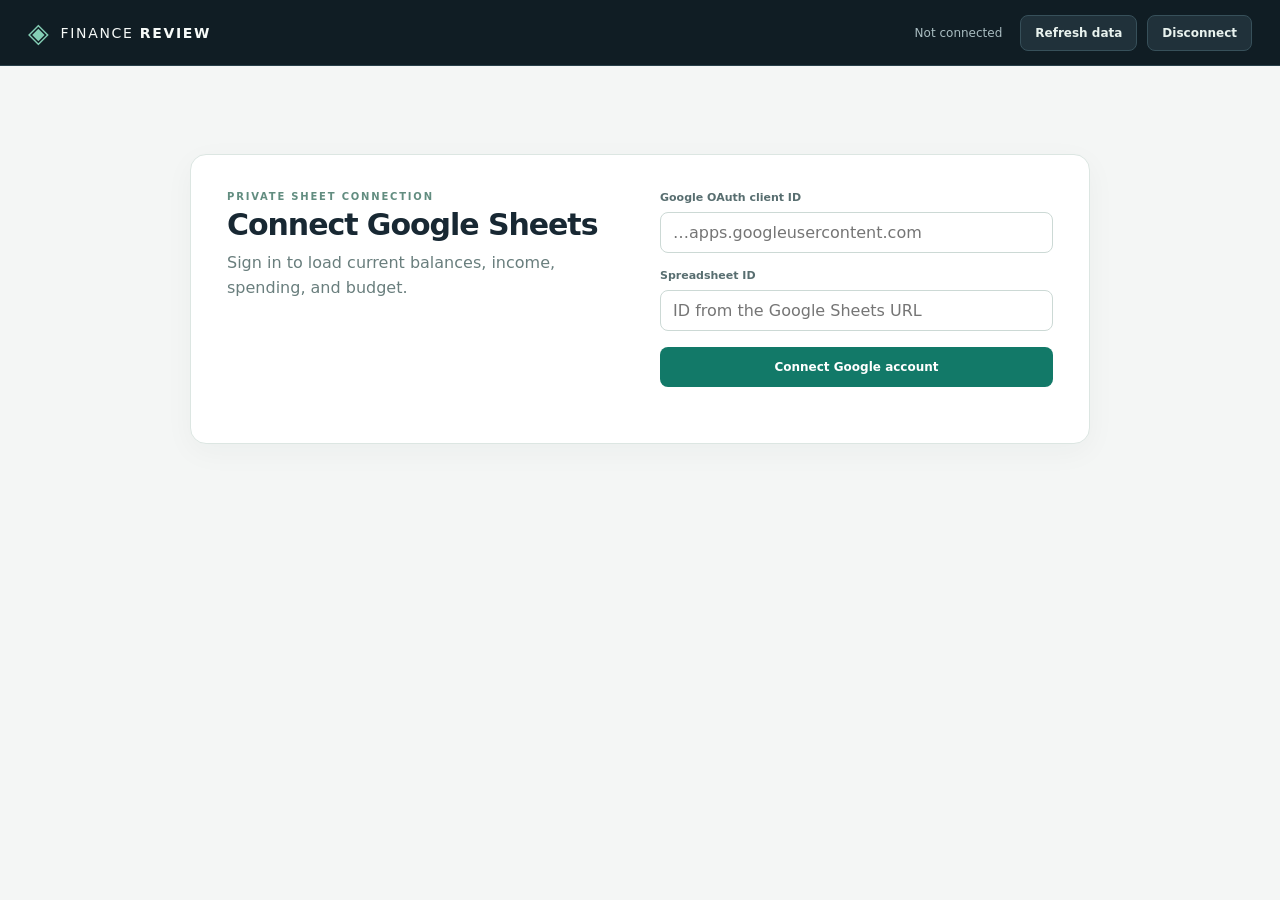
==== index.html @ b43c8b81 "Align expense dashboard with Statement labels and totals" ====
<!doctype html>
<html lang="en">
<head>
<meta charset="utf-8"><meta name="viewport" content="width=device-width, initial-scale=1">
<meta name="theme-color" content="#101d24"><title>Finance Review</title>
<link rel="stylesheet" href="./style.css?v=20261101-1">
<script src="https://accounts.google.com/gsi/client" async defer></script>
<script src="./statement-model.js?v=20261101-1" defer></script>
<script src="./app.js?v=20261101-2" defer></script>
</head>
<body>
<div class="app-shell">
<header class="topbar"><div class="brand"><span class="brand-icon">◈</span><span>FINANCE <b>REVIEW</b></span></div><div class="top-actions"><span id="sync-time">Not connected</span><button id="refresh" class="button ghost">Refresh data</button><button id="disconnect" class="button ghost">Disconnect</button></div></header>
<main>
<section id="setup" class="setup"><div><p class="kicker">PRIVATE SHEET CONNECTION</p><h1>Connect Google Sheets</h1><p>Sign in to load current balances, income, spending, and budget.</p></div><div class="setup-fields"><label for="client-id">Google OAuth client ID</label><input id="client-id" autocomplete="off" placeholder="…apps.googleusercontent.com"><label for="sheet-id">Spreadsheet ID</label><input id="sheet-id" autocomplete="off" placeholder="ID from the Google Sheets URL"><button id="connect" class="button primary">Connect Google account</button><p id="connect-error" class="error" role="alert"></p></div></section>
<div id="dashboard" hidden>
<div class="page-heading"><div><p class="kicker">PERSONAL FINANCE</p><h1>Financial overview</h1><p id="period-subtitle" class="muted"></p></div><div class="select-wrap"><label for="period">Balance snapshot</label><select id="period"></select></div></div>
<nav class="tabs" aria-label="Dashboard sections"><button class="tab active" data-tab="overview" type="button">Overview</button><button class="tab" data-tab="assets" type="button">Assets & liabilities</button><button class="tab" data-tab="spending" type="button">Income & spending</button><button class="tab" data-tab="budget" type="button">Budget planner</button></nav>
<section id="view-overview" class="view">
<div class="metric-grid"><article class="metric"><span>Period income</span><strong id="overview-income">—</strong><small>Statement income, including investment and MPF</small></article><article class="metric"><span>Period expense</span><strong id="expense">—</strong><small id="expense-caption"></small></article><article class="metric accent"><span>Net worth change</span><strong id="overview-net-change">—</strong><small>Change since prior balance snapshot</small></article><article class="metric"><span>Salary less expense</span><strong id="overview-core-savings">—</strong><small>Excludes investment, MPF and other income</small></article></div>
<div class="panel-grid"><article class="panel"><div class="panel-head"><div><p class="kicker">BALANCE SHEET</p><h2>Asset allocation</h2></div><button class="text-button" data-go="assets">Explore assets →</button></div><div id="allocation-summary"></div></article><article class="panel"><div class="panel-head"><div><p class="kicker">RECONCILIATION</p><h2>Where spending went</h2></div><button class="text-button" data-go="spending">Explore spending →</button></div><div id="expense-summary"></div></article></div>
<article class="panel"><div class="panel-head"><div><p class="kicker">PERIOD COMPARISON</p><h2>Spending across snapshots</h2></div><span class="muted small">Periods have different lengths</span></div><div id="period-chart" class="period-chart"></div></article>
</section>
<section id="view-assets" class="view" hidden>
<div class="section-head"><div><p class="kicker">BALANCE SHEET</p><h2>Assets & liabilities</h2></div><span id="asset-asof" class="muted"></span></div>
<div class="metric-grid three"><article class="metric"><span>Gross assets</span><strong id="asset-gross">—</strong></article><article class="metric"><span>Total liabilities</span><strong id="asset-debt">—</strong></article><article class="metric"><span>Net worth</span><strong id="asset-net">—</strong></article></div>
<div class="panel-grid"><article class="panel"><div class="panel-head"><div><p class="kicker">COMPOSITION</p><h2>Allocation</h2></div><div class="select-wrap compact"><label for="asset-group">Group by</label><select id="asset-group"><option value="category">Category</option><option value="account">Account</option><option value="currency">Currency</option></select></div></div><div id="asset-groups"></div></article><article class="panel"><div class="panel-head"><div><p class="kicker">MOVEMENT</p><h2>Change since prior snapshot</h2></div></div><div id="asset-movement"></div></article></div>
<article class="panel"><div class="panel-head"><div><p class="kicker">POSITIONS</p><h2>Account & holding detail</h2></div><span id="holding-count" class="muted small"></span></div><div class="filter-row"><input id="asset-search" type="search" placeholder="Search account or holding" aria-label="Search account or holding"><select id="asset-category" aria-label="Filter asset category"><option value="">All categories</option></select><select id="asset-type" aria-label="Filter position type"><option value="">Assets and liabilities</option><option value="Asset">Assets only</option><option value="Liabilities">Liabilities only</option></select><button id="clear-assets" class="button light">Clear filters</button></div><div class="table-wrap"><table><thead><tr><th>Type</th><th>Category</th><th>Account</th><th>Holding</th><th>CCY</th><th class="numeric">Original</th><th class="numeric">HKD value</th><th class="numeric">Change</th></tr></thead><tbody id="asset-rows"></tbody></table></div></article>
</section>
<section id="view-spending" class="view" hidden>
<div class="section-head"><div><p class="kicker">CASH FLOW</p><h2>Income & spending</h2></div><div class="select-wrap compact"><label for="spend-window">Itemized entries for</label><select id="spend-window"></select></div></div>
<div class="metric-grid three"><article class="metric accent"><span>Statement income</span><strong id="income-total">—</strong><small id="income-span"></small></article><article class="metric"><span>Reconciled expense</span><strong id="spend-total">—</strong><small id="spend-span"></small></article><article class="metric accent"><span>Net worth change</span><strong id="spend-net-change">—</strong><small>Statement balance change</small></article><article class="metric"><span>Salary</span><strong id="income-salary">—</strong><small>Statement figure</small></article><article class="metric"><span>Other income</span><strong id="income-other">—</strong><small>Statement figure</small></article><article class="metric"><span>Salary less expense</span><strong id="spend-core-savings">—</strong><small>Excludes investment, MPF and other income</small></article></div>
<div class="panel-grid"><article class="panel"><div class="panel-head"><div><p class="kicker">INCOME SOURCES</p><h2>Statement breakdown</h2></div></div><div id="income-components"></div></article><article class="panel"><div class="panel-head"><div><p class="kicker">EXPENSE COMPONENTS</p><h2>Reconciled breakdown</h2></div></div><div id="spend-components"></div></article></div>
<div class="panel-grid"><article class="panel"><div class="panel-head"><div><p class="kicker">INCOME LOG</p><h2>Entry breakdown</h2></div><div class="select-wrap compact"><label for="income-group">Group by</label><select id="income-group"><option value="type">Income type</option><option value="account">Receiving account</option></select></div></div><div id="income-groups"></div></article><article class="panel"><div class="panel-head"><div><p class="kicker">LARGE EXPENSE LOG</p><h2>Suggested groups</h2></div><div class="select-wrap compact"><label for="event-group">Group by</label><select id="event-group"><option value="category">Suggested category</option><option value="month">Calendar month</option></select></div></div><div id="event-groups"></div></article></div>
<article class="panel"><div class="panel-head"><div><p class="kicker">ITEMIZED INCOME</p><h2>Income entries</h2></div><span id="income-count" class="muted small"></span></div><div class="filter-row"><input id="income-search" type="search" placeholder="Search entry or account" aria-label="Search income entry"><select id="income-type" aria-label="Filter income type"><option value="">All income types</option></select><select id="income-account" aria-label="Filter receiving account"><option value="">All accounts</option></select><button id="clear-income" class="button light">Clear filters</button></div><div class="table-wrap"><table><thead><tr><th>Date</th><th>Description</th><th>Income type</th><th>Receiving account</th><th class="numeric">HKD amount</th></tr></thead><tbody id="income-rows"></tbody></table></div></article>
<article class="panel"><div class="panel-head"><div><p class="kicker">ITEMIZED ENTRIES</p><h2>Large expenses</h2></div><span id="event-count" class="muted small"></span></div><div class="filter-row"><input id="event-search" type="search" placeholder="Search description" aria-label="Search expense description"><select id="event-category" aria-label="Filter suggested category"><option value="">All suggested categories</option></select><button id="clear-events" class="button light">Clear filters</button></div><div class="table-wrap"><table><thead><tr><th>Date</th><th>Description</th><th>Suggested category</th><th class="numeric">Amount</th></tr></thead><tbody id="event-rows"></tbody></table></div></article>
<p class="data-note">Reconciled totals come from Statement; the itemized lists do not recalculate them. Income entries exclude transfers. Investment and MPF results are not cash receipts. Housing and routine expenses are Statement aggregates; only Large exp. has spending entries.</p>
</section>
<section id="view-budget" class="view" hidden>
<div class="section-head"><div><p class="kicker">PLANNING</p><h2>Budget planner</h2></div><div class="select-wrap compact"><label for="budget-month">Budget month</label><select id="budget-month"></select></div></div>
<div class="metric-grid three"><article class="metric"><span>Planned income</span><strong id="budget-income">—</strong></article><article class="metric"><span>Planned expenses</span><strong id="budget-expenses">—</strong></article><article class="metric"><span>Planned surplus</span><strong id="budget-surplus">—</strong></article></div>
<div class="panel-grid"><article class="panel"><div class="panel-head"><div><p class="kicker">MONTHLY PLAN</p><h2>Expense categories</h2></div></div><div id="budget-categories"></div></article><article class="panel"><div class="panel-head"><div><p class="kicker">ACTUAL VS PLAN</p><h2>Reconciliation status</h2></div></div><div id="budget-actual"></div></article></div>
<article class="panel"><div class="panel-head"><div><p class="kicker">FUTURE ONE-OFF PLANS</p><h2>Events & one-off expenses</h2></div><span id="plan-count" class="muted small"></span></div><div class="filter-row"><select id="plan-scope" aria-label="Filter planned event month"><option value="all">All planned months</option><option value="month">Selected budget month</option></select><input id="plan-search" type="search" placeholder="Search event or note" aria-label="Search one-off plans"><select id="plan-category" aria-label="Filter plan category"><option value="">All categories</option></select><select id="plan-status" aria-label="Filter plan inclusion"><option value="">Included and excluded</option><option value="included">Included in budget</option><option value="excluded">Excluded from budget</option></select><button id="clear-plans" class="button light">Clear filters</button></div><div class="table-wrap"><table><thead><tr><th>Date</th><th>Event</th><th>Category</th><th class="numeric">Estimated cost</th><th class="numeric">Paid / saved</th><th class="numeric">Remaining</th><th>Included?</th><th>Notes</th></tr></thead><tbody id="plan-rows"></tbody></table></div><p class="data-note">The monthly Planned Events figure above comes directly from the Budget sheet. This list shows the source plans and does not recalculate the monthly budget.</p></article>
<article class="panel"><div class="panel-head"><div><p class="kicker">UPCOMING MONTHS</p><h2>Budget schedule</h2></div></div><div class="table-wrap"><table><thead><tr><th>Month</th><th class="numeric">Income</th><th class="numeric">Housing</th><th class="numeric">Routine</th><th class="numeric">Events</th><th class="numeric">Expenses</th><th class="numeric">Surplus</th></tr></thead><tbody id="budget-rows"></tbody></table></div></article>
</section>
</div>
</main>
</div>
</body>
</html>
---- style.css ----
[hidden]{display:none!important}
:root{font-family:Inter,ui-sans-serif,system-ui,-apple-system,"Segoe UI",Arial,sans-serif;color:#182833;background:#f4f6f5;font-synthesis:none}
*{box-sizing:border-box}
body{margin:0}
button,input,select{font:inherit}
button{cursor:pointer}
button:focus-visible,input:focus-visible,select:focus-visible{outline:3px solid #81b6a5;outline-offset:2px}
.app-shell{min-height:100vh}
.topbar{min-height:66px;background:#101d24;color:#f6faf8;display:flex;align-items:center;justify-content:space-between;gap:20px;padding:12px max(28px,calc((100vw - 1440px)/2));border-bottom:1px solid #29404a}
.brand{font-size:14px;letter-spacing:.12em;font-weight:500;display:flex;align-items:center;gap:10px;white-space:nowrap}
.brand b{font-weight:800}
.brand-icon{font-size:27px;color:#84ceb5}
.top-actions{display:flex;align-items:center;gap:10px}
.top-actions span{font-size:12px;color:#a9bdc1;margin-right:8px}
.button{border-radius:8px;border:1px solid transparent;padding:10px 14px;font-size:12px;font-weight:700;white-space:nowrap}
.button.ghost{background:#20313a;color:#e8f2ee;border-color:#37505a}
.button.ghost:hover{background:#2c424b}
.button.primary{background:#127968;color:#fff;padding:12px 18px}
.button.primary:hover{background:#0c6658}
.button.light{background:#eff4f1;border-color:#d9e3de;color:#3d5c52}
main{max-width:1440px;margin:auto;padding:28px 28px 70px}
.kicker{font-size:10px;font-weight:800;letter-spacing:.18em;color:#628d80;margin:0 0 6px}
h1,h2,p{margin-top:0}
h1{font-size:30px;line-height:1.16;letter-spacing:-.035em;margin-bottom:7px}
h2{font-size:17px;line-height:1.25;letter-spacing:-.015em;margin:0}
.muted{color:#72838a;font-size:13px}
.small{font-size:11px}
.page-heading,.section-head{display:flex;justify-content:space-between;align-items:end;gap:20px;margin-bottom:20px}
.page-heading .muted{margin:0}
.section-head{margin:6px 0 17px}
.section-head h2{font-size:24px}
.select-wrap{display:flex;flex-direction:column;gap:5px;min-width:185px}
.select-wrap.compact{min-width:154px}
label{font-size:11px;font-weight:700;color:#586e70}
select,input{border:1px solid #ccd9d5;background:#fff;color:#20343d;border-radius:8px;padding:10px 12px;min-height:40px}
select{cursor:pointer}
.setup{display:grid;grid-template-columns:1fr 1fr;gap:40px;max-width:900px;margin:60px auto;background:#fff;border:1px solid #dce6e2;border-radius:16px;padding:36px;box-shadow:0 8px 30px #18372b0a}
.setup p:not(.kicker){color:#697e7d;line-height:1.6;max-width:420px}
.setup-fields{display:flex;flex-direction:column;align-items:stretch;gap:8px}
.setup-fields label:not(:first-child){margin-top:8px}
.setup-fields .button{margin-top:8px}
.error{color:#ad594e;font-size:12px;min-height:1em;margin:0}
.tabs{display:flex;gap:6px;border-bottom:1px solid #d9e4e0;overflow-x:auto;margin-bottom:22px}
.tab{border:0;border-bottom:3px solid transparent;background:transparent;color:#667c80;padding:13px 18px;font-size:13px;font-weight:700;white-space:nowrap}
.tab:hover{color:#1c5d50;background:#edf3f0}
.tab.active{color:#126b5b;border-bottom-color:#14816c}
.view{display:flex;flex-direction:column;gap:16px}
.metric-grid{display:grid;grid-template-columns:repeat(4,minmax(0,1fr));gap:12px}
.metric-grid.three{grid-template-columns:repeat(3,minmax(0,1fr))}
.metric{min-width:0;min-height:117px;background:#fff;border:1px solid #dce6e2;border-radius:12px;padding:18px 20px}
.metric.accent{background:#e1f1e9;border-color:#c8e4d5}
.metric span{display:block;font-size:11px;font-weight:700;color:#6b8381}
.metric strong{display:block;color:#173039;letter-spacing:-.035em;font-size:clamp(20px,2vw,32px);margin:14px 0 4px;overflow-wrap:anywhere}
.metric small{display:block;color:#798b8b;font-size:11px;line-height:1.35}
.panel-grid{display:grid;grid-template-columns:repeat(2,minmax(0,1fr));gap:16px}
.panel{background:#fff;border:1px solid #dce6e2;border-radius:12px;padding:21px 23px;min-width:0}
.panel-head{display:flex;align-items:center;justify-content:space-between;gap:12px;margin-bottom:17px}
.text-button{background:transparent;border:0;color:#117461;font-size:12px;font-weight:800;padding:5px;white-space:nowrap}
.text-button:hover{text-decoration:underline}
.bar-row{display:grid;grid-template-columns:minmax(85px,1fr) minmax(70px,2fr) minmax(105px,max-content);align-items:center;gap:12px;padding:8px 0;font-size:12px}
.bar-row .bar-label{color:#475f65;min-width:0;overflow:hidden;text-overflow:ellipsis;white-space:nowrap}
.bar-row strong{text-align:right;font-size:12px;font-weight:700;font-variant-numeric:tabular-nums}
.bar-row.clickable{cursor:pointer;border-radius:5px}
.bar-row.clickable:hover{background:#f2f8f4}
.bar-track{height:9px;background:#edf2ef;border-radius:99px;overflow:hidden}
.bar-fill{height:100%;background:#2d8b75;border-radius:99px;min-width:2px}
.bar-fill.coral{background:#db8269}
.bar-fill.blue{background:#6096ad}
.bar-fill.gold{background:#d4a354}
.bar-fill.slate{background:#82929c}
.bar-fill.purple{background:#987db6}
.bar-fill.dark{background:#476d71}
.summary-total{display:flex;align-items:baseline;justify-content:space-between;border-top:1px solid #e8efeb;margin-top:8px;padding-top:13px;font-size:12px;font-weight:750}
.summary-total strong{font-size:16px;font-variant-numeric:tabular-nums}
.mini-note,.data-note{font-size:11px;color:#758888;line-height:1.55;margin:10px 0 0}
.data-note{margin:0 3px}
.period-chart{display:grid;grid-template-columns:repeat(auto-fit,minmax(160px,1fr));gap:10px}
.period-tile{border:1px solid #e0e9e4;background:#f9fbfa;border-radius:9px;padding:13px;text-align:left;display:flex;flex-direction:column;gap:6px;min-height:105px}
.period-tile:hover,.period-tile.selected{border-color:#15947b;background:#eef8f2}
.period-tile b{font-size:13px}
.period-tile span{font-size:11px;color:#768989}
.period-tile strong{font-size:16px;font-variant-numeric:tabular-nums}
.filter-row{display:flex;gap:9px;flex-wrap:wrap;margin-bottom:12px}
.filter-row input{flex:1 1 220px;min-width:170px}
.filter-row select{min-width:160px}
.table-wrap{overflow:auto;max-height:560px;border:1px solid #ebf0ed;border-radius:8px}
table{border-collapse:collapse;width:100%;min-width:740px}
th,td{padding:11px 12px;border-bottom:1px solid #edf1ee;text-align:left;font-size:12px;white-space:nowrap}
th{position:sticky;top:0;z-index:1;background:#f7f9f7;color:#658079;font-weight:800;font-size:10px;text-transform:uppercase;letter-spacing:.07em}
td.numeric,th.numeric{text-align:right;font-variant-numeric:tabular-nums}
tbody tr:hover{background:#f6faf7}
tbody tr:last-child td{border-bottom:0}
tbody tr.clickable{cursor:pointer}
.tag{display:inline-block;border-radius:20px;background:#eaf2ed;color:#4d7469;padding:4px 8px;font-size:10px;font-weight:800}
.tag.debt{background:#f8e9e6;color:#a85b53}
.empty{padding:24px;color:#788989;font-size:12px}
.positive{color:#19806b}
.negative{color:#b75a4d}
.detail-line{display:flex;justify-content:space-between;align-items:baseline;gap:10px;border-bottom:1px solid #eaf0ec;padding:11px 0;font-size:12px}
.detail-line:last-child{border-bottom:0}
.detail-line strong{font-variant-numeric:tabular-nums}
.status-box{padding:16px;border-radius:9px;background:#f3f7f4;color:#4f6d64;font-size:12px;line-height:1.55}
@media(max-width:900px){.metric-grid{grid-template-columns:repeat(2,minmax(0,1fr))}.panel-grid{grid-template-columns:1fr}.setup{margin:24px auto}}
@media(max-width:620px){main{padding:20px 14px 50px}.topbar{padding:10px 14px}.brand{font-size:11px}.brand-icon{font-size:22px}.top-actions span{display:none}.top-actions .button{font-size:10px;padding:8px 9px}.page-heading,.section-head{align-items:start;flex-direction:column}.page-heading .select-wrap,.section-head .select-wrap{width:100%}.metric-grid,.metric-grid.three{grid-template-columns:repeat(2,minmax(0,1fr));gap:8px}.metric{padding:14px;min-height:103px}.metric strong{font-size:20px}.panel{padding:16px}.setup{grid-template-columns:1fr;padding:24px}.bar-row{grid-template-columns:minmax(70px,1fr) minmax(35px,1fr) minmax(105px,max-content);gap:7px}.tabs{margin-bottom:16px}.tab{padding:11px 12px;font-size:12px}}
@media(max-width:420px){.metric-grid,.metric-grid.three{grid-template-columns:1fr}.metric{min-height:0}.bar-track{display:none}.bar-row{grid-template-columns:minmax(0,1fr) minmax(105px,max-content)}}
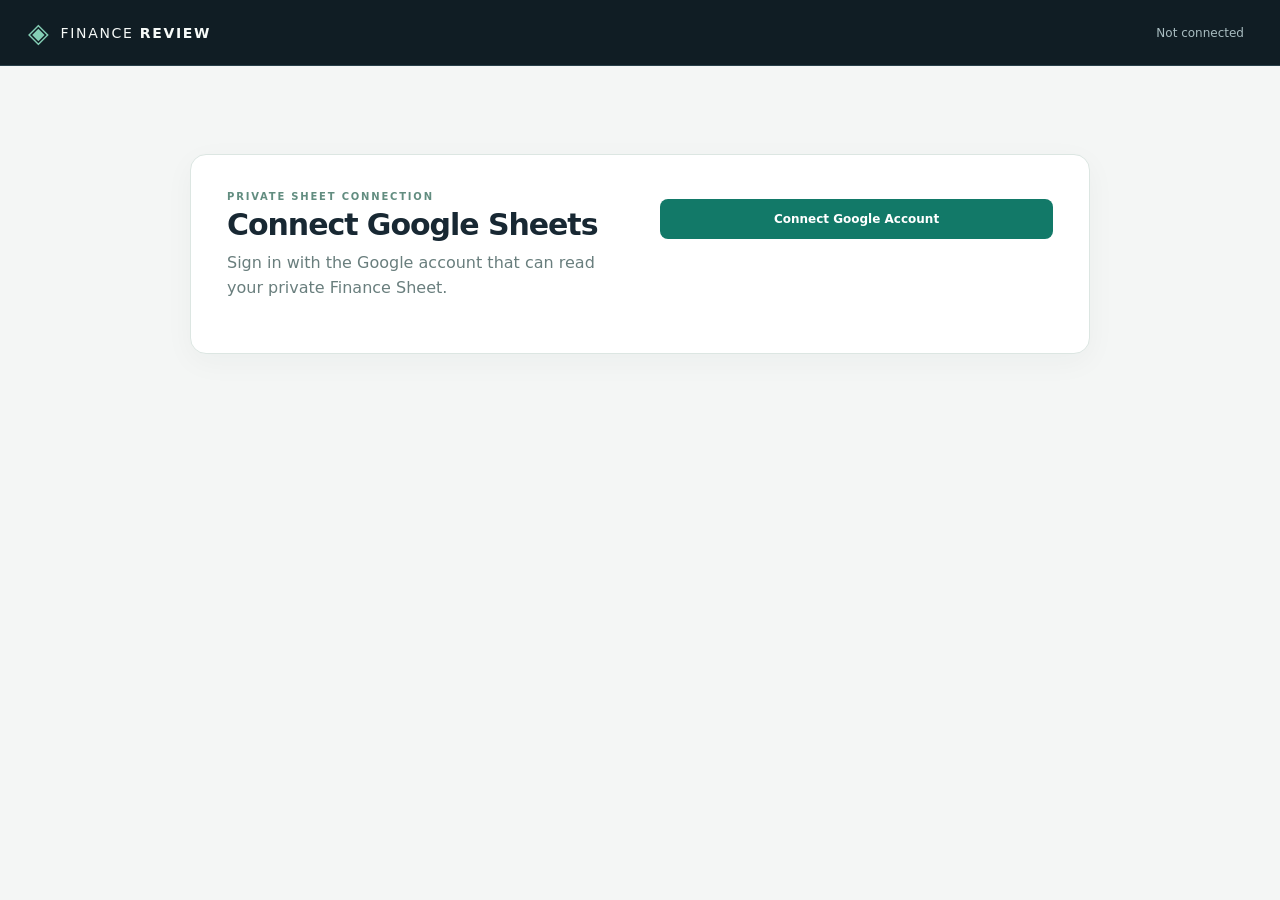
==== commit 8436bf59: "Restore Finance Review data loading and one-click sign-in" ====
--- a/index.html
+++ b/index.html
@@ -3,22 +3,25 @@
 <head>
 <meta charset="utf-8"><meta name="viewport" content="width=device-width, initial-scale=1">
 <meta name="theme-color" content="#101d24"><title>Finance Review</title>
-<link rel="stylesheet" href="./style.css?v=20261101-1">
+<link rel="stylesheet" href="./style.css?v=20261104-2">
 <script src="https://accounts.google.com/gsi/client" async defer></script>
-<script src="./statement-model.js?v=20261101-1" defer></script>
-<script src="./app.js?v=20261101-2" defer></script>
+<script src="./statement-model.js?v=20261104-2" defer></script>
+<script src="./source-model.js?v=20261104-5" defer></script>
+<script src="./source-ranges.js?v=20261104-1" defer></script>
+<script src="./app.js?v=20261104-5" defer></script>
 </head>
 <body>
 <div class="app-shell">
-<header class="topbar"><div class="brand"><span class="brand-icon">◈</span><span>FINANCE <b>REVIEW</b></span></div><div class="top-actions"><span id="sync-time">Not connected</span><button id="refresh" class="button ghost">Refresh data</button><button id="disconnect" class="button ghost">Disconnect</button></div></header>
+<header class="topbar"><div class="brand"><span class="brand-icon">◈</span><span>FINANCE <b>REVIEW</b></span></div><div class="top-actions"><span id="sync-time">Not connected</span><button id="refresh" class="button ghost" hidden>Refresh data</button><button id="disconnect" class="button ghost" hidden>Disconnect</button></div></header>
 <main>
-<section id="setup" class="setup"><div><p class="kicker">PRIVATE SHEET CONNECTION</p><h1>Connect Google Sheets</h1><p>Sign in to load current balances, income, spending, and budget.</p></div><div class="setup-fields"><label for="client-id">Google OAuth client ID</label><input id="client-id" autocomplete="off" placeholder="…apps.googleusercontent.com"><label for="sheet-id">Spreadsheet ID</label><input id="sheet-id" autocomplete="off" placeholder="ID from the Google Sheets URL"><button id="connect" class="button primary">Connect Google account</button><p id="connect-error" class="error" role="alert"></p></div></section>
+<section id="setup" class="setup"><div><p class="kicker">PRIVATE SHEET CONNECTION</p><h1>Connect Google Sheets</h1><p>Sign in with the Google account that can read your private Finance Sheet.</p></div><div class="setup-fields"><button id="connect" class="button primary">Connect Google Account</button><p id="connect-error" class="error" role="alert"></p></div></section>
 <div id="dashboard" hidden>
 <div class="page-heading"><div><p class="kicker">PERSONAL FINANCE</p><h1>Financial overview</h1><p id="period-subtitle" class="muted"></p></div><div class="select-wrap"><label for="period">Balance snapshot</label><select id="period"></select></div></div>
 <nav class="tabs" aria-label="Dashboard sections"><button class="tab active" data-tab="overview" type="button">Overview</button><button class="tab" data-tab="assets" type="button">Assets & liabilities</button><button class="tab" data-tab="spending" type="button">Income & spending</button><button class="tab" data-tab="budget" type="button">Budget planner</button></nav>
+<p id="data-status" class="status-box" role="status"></p>
 <section id="view-overview" class="view">
 <div class="metric-grid"><article class="metric"><span>Period income</span><strong id="overview-income">—</strong><small>Statement income, including investment and MPF</small></article><article class="metric"><span>Period expense</span><strong id="expense">—</strong><small id="expense-caption"></small></article><article class="metric accent"><span>Net worth change</span><strong id="overview-net-change">—</strong><small>Change since prior balance snapshot</small></article><article class="metric"><span>Salary less expense</span><strong id="overview-core-savings">—</strong><small>Excludes investment, MPF and other income</small></article></div>
-<div class="panel-grid"><article class="panel"><div class="panel-head"><div><p class="kicker">BALANCE SHEET</p><h2>Asset allocation</h2></div><button class="text-button" data-go="assets">Explore assets →</button></div><div id="allocation-summary"></div></article><article class="panel"><div class="panel-head"><div><p class="kicker">RECONCILIATION</p><h2>Where spending went</h2></div><button class="text-button" data-go="spending">Explore spending →</button></div><div id="expense-summary"></div></article></div>
+<div class="panel-grid"><article class="panel"><div class="panel-head"><div><p class="kicker">BALANCE SHEET</p><h2>Asset allocation</h2></div><button class="text-button" data-go="assets">Explore assets →</button></div><div id="allocation-summary"></div></article><article class="panel"><div class="panel-head"><div><p class="kicker">STATEMENT RECONCILIATION</p><h2>Expense components</h2></div><button class="text-button" data-go="spending">Explore spending →</button></div><div id="expense-summary"></div></article></div>
 <article class="panel"><div class="panel-head"><div><p class="kicker">PERIOD COMPARISON</p><h2>Spending across snapshots</h2></div><span class="muted small">Periods have different lengths</span></div><div id="period-chart" class="period-chart"></div></article>
 </section>
 <section id="view-assets" class="view" hidden>
@@ -31,10 +34,10 @@
 <div class="section-head"><div><p class="kicker">CASH FLOW</p><h2>Income & spending</h2></div><div class="select-wrap compact"><label for="spend-window">Itemized entries for</label><select id="spend-window"></select></div></div>
 <div class="metric-grid three"><article class="metric accent"><span>Statement income</span><strong id="income-total">—</strong><small id="income-span"></small></article><article class="metric"><span>Reconciled expense</span><strong id="spend-total">—</strong><small id="spend-span"></small></article><article class="metric accent"><span>Net worth change</span><strong id="spend-net-change">—</strong><small>Statement balance change</small></article><article class="metric"><span>Salary</span><strong id="income-salary">—</strong><small>Statement figure</small></article><article class="metric"><span>Other income</span><strong id="income-other">—</strong><small>Statement figure</small></article><article class="metric"><span>Salary less expense</span><strong id="spend-core-savings">—</strong><small>Excludes investment, MPF and other income</small></article></div>
 <div class="panel-grid"><article class="panel"><div class="panel-head"><div><p class="kicker">INCOME SOURCES</p><h2>Statement breakdown</h2></div></div><div id="income-components"></div></article><article class="panel"><div class="panel-head"><div><p class="kicker">EXPENSE COMPONENTS</p><h2>Reconciled breakdown</h2></div></div><div id="spend-components"></div></article></div>
-<div class="panel-grid"><article class="panel"><div class="panel-head"><div><p class="kicker">INCOME LOG</p><h2>Entry breakdown</h2></div><div class="select-wrap compact"><label for="income-group">Group by</label><select id="income-group"><option value="type">Income type</option><option value="account">Receiving account</option></select></div></div><div id="income-groups"></div></article><article class="panel"><div class="panel-head"><div><p class="kicker">LARGE EXPENSE LOG</p><h2>Suggested groups</h2></div><div class="select-wrap compact"><label for="event-group">Group by</label><select id="event-group"><option value="category">Suggested category</option><option value="month">Calendar month</option></select></div></div><div id="event-groups"></div></article></div>
+<div class="panel-grid"><article class="panel"><div class="panel-head"><div><p class="kicker">INCOME LOG</p><h2>Entry breakdown</h2></div><div class="select-wrap compact"><label for="income-group">Group by</label><select id="income-group"><option value="type">Income type</option><option value="account">Receiving account</option></select></div></div><div id="income-groups"></div></article><article class="panel"><div class="panel-head"><div><p class="kicker">LARGE EXPENSE LOG</p><h2>Categories</h2></div><div class="select-wrap compact"><label for="event-group">Group by</label><select id="event-group"><option value="category">Category</option><option value="month">Calendar month</option></select></div></div><div id="event-groups"></div></article></div>
 <article class="panel"><div class="panel-head"><div><p class="kicker">ITEMIZED INCOME</p><h2>Income entries</h2></div><span id="income-count" class="muted small"></span></div><div class="filter-row"><input id="income-search" type="search" placeholder="Search entry or account" aria-label="Search income entry"><select id="income-type" aria-label="Filter income type"><option value="">All income types</option></select><select id="income-account" aria-label="Filter receiving account"><option value="">All accounts</option></select><button id="clear-income" class="button light">Clear filters</button></div><div class="table-wrap"><table><thead><tr><th>Date</th><th>Description</th><th>Income type</th><th>Receiving account</th><th class="numeric">HKD amount</th></tr></thead><tbody id="income-rows"></tbody></table></div></article>
-<article class="panel"><div class="panel-head"><div><p class="kicker">ITEMIZED ENTRIES</p><h2>Large expenses</h2></div><span id="event-count" class="muted small"></span></div><div class="filter-row"><input id="event-search" type="search" placeholder="Search description" aria-label="Search expense description"><select id="event-category" aria-label="Filter suggested category"><option value="">All suggested categories</option></select><button id="clear-events" class="button light">Clear filters</button></div><div class="table-wrap"><table><thead><tr><th>Date</th><th>Description</th><th>Suggested category</th><th class="numeric">Amount</th></tr></thead><tbody id="event-rows"></tbody></table></div></article>
-<p class="data-note">Reconciled totals come from Statement; the itemized lists do not recalculate them. Income entries exclude transfers. Investment and MPF results are not cash receipts. Housing and routine expenses are Statement aggregates; only Large exp. has spending entries.</p>
+<article class="panel"><div class="panel-head"><div><p class="kicker">ITEMIZED ENTRIES</p><h2>Large expenses</h2></div><span id="event-count" class="muted small"></span></div><div class="filter-row"><input id="event-search" type="search" placeholder="Search description" aria-label="Search expense description"><select id="event-category" aria-label="Filter category"><option value="">All categories</option></select><button id="clear-events" class="button light">Clear filters</button></div><div class="table-wrap"><table><thead><tr><th>Date</th><th>Description</th><th>Category</th><th class="numeric">Amount</th></tr></thead><tbody id="event-rows"></tbody></table></div></article>
+<p class="data-note">Gross assets, liabilities, income, expense and salary less expense come from Statement's labeled totals. Itemized lists do not recalculate those totals. Investment and MPF results are valuation changes, not cash receipts. Routine is a reconciliation residual and can be positive. Only Large exp. contains individual spending entries; income entries exclude transfers.</p>
 </section>
 <section id="view-budget" class="view" hidden>
 <div class="section-head"><div><p class="kicker">PLANNING</p><h2>Budget planner</h2></div><div class="select-wrap compact"><label for="budget-month">Budget month</label><select id="budget-month"></select></div></div>
--- a/style.css
+++ b/style.css
@@ -100,6 +100,8 @@
 .detail-line:last-child{border-bottom:0}
 .detail-line strong{font-variant-numeric:tabular-nums}
 .status-box{padding:16px;border-radius:9px;background:#f3f7f4;color:#4f6d64;font-size:12px;line-height:1.55}
+#data-status:empty{display:none}
+#data-status{white-space:pre-wrap;max-height:180px;overflow:auto}
 @media(max-width:900px){.metric-grid{grid-template-columns:repeat(2,minmax(0,1fr))}.panel-grid{grid-template-columns:1fr}.setup{margin:24px auto}}
 @media(max-width:620px){main{padding:20px 14px 50px}.topbar{padding:10px 14px}.brand{font-size:11px}.brand-icon{font-size:22px}.top-actions span{display:none}.top-actions .button{font-size:10px;padding:8px 9px}.page-heading,.section-head{align-items:start;flex-direction:column}.page-heading .select-wrap,.section-head .select-wrap{width:100%}.metric-grid,.metric-grid.three{grid-template-columns:repeat(2,minmax(0,1fr));gap:8px}.metric{padding:14px;min-height:103px}.metric strong{font-size:20px}.panel{padding:16px}.setup{grid-template-columns:1fr;padding:24px}.bar-row{grid-template-columns:minmax(70px,1fr) minmax(35px,1fr) minmax(105px,max-content);gap:7px}.tabs{margin-bottom:16px}.tab{padding:11px 12px;font-size:12px}}
 @media(max-width:420px){.metric-grid,.metric-grid.three{grid-template-columns:1fr}.metric{min-height:0}.bar-track{display:none}.bar-row{grid-template-columns:minmax(0,1fr) minmax(105px,max-content)}}
